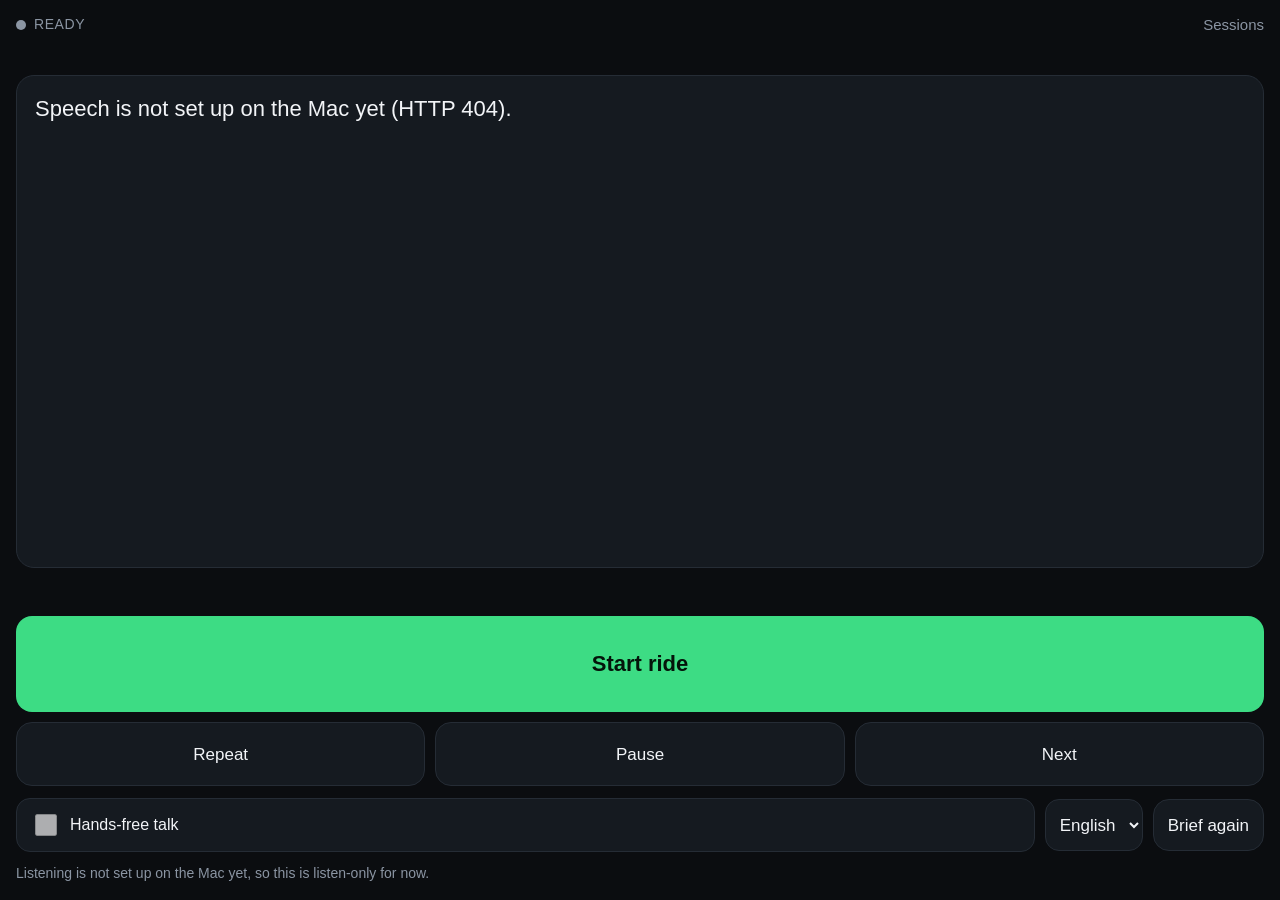
==== ccc-navigator/static/ride.html @ 48fe1615 "Navigator: ride mode — spoken briefing, hands-free talk, speaker on chat replies Kokoro (local) spea" ====
<!doctype html>
<html lang="en">
<head>
<meta charset="utf-8">
<meta name="viewport" content="width=device-width,initial-scale=1,viewport-fit=cover">
<meta name="theme-color" content="#0b0d10">
<meta name="apple-mobile-web-app-capable" content="yes">
<meta name="apple-mobile-web-app-status-bar-style" content="black-translucent">
<meta name="apple-mobile-web-app-title" content="Ride">
<link rel="apple-touch-icon" href="/__nav/apple-touch-icon.png">
<title>Ride</title>
<style>
:root{--bg:#0b0d10;--card:#151a20;--line:#252c35;--ink:#f2f4f7;--dim:#8b95a3;--go:#3ddc84;--hold:#ffb020;--talk:#4da3ff;--bad:#ff5d5d}
*{box-sizing:border-box;-webkit-tap-highlight-color:transparent}
html,body{margin:0;background:var(--bg);color:var(--ink);font:17px/1.4 -apple-system,BlinkMacSystemFont,"Segoe UI",sans-serif}
body{min-height:100dvh;display:flex;flex-direction:column;padding:max(14px,env(safe-area-inset-top)) 16px max(16px,env(safe-area-inset-bottom))}
header{display:flex;align-items:center;justify-content:space-between;gap:10px}
header a{color:var(--dim);text-decoration:none;font-size:15px}
.state{font-size:14px;letter-spacing:.04em;text-transform:uppercase;color:var(--dim);display:flex;align-items:center;gap:8px}
.dot{width:10px;height:10px;border-radius:50%;background:var(--dim)}
.state[data-s=speaking] .dot{background:var(--go)}
.state[data-s=listening] .dot{background:var(--bad);animation:pulse 1s infinite}
.state[data-s=waiting] .dot{background:var(--talk);animation:pulse 1.6s infinite}
@keyframes pulse{50%{opacity:.25}}
.where{margin:14px 0 6px;font-size:14px;color:var(--dim);min-height:20px}
.now{flex:1;background:var(--card);border:1px solid var(--line);border-radius:18px;padding:18px;font-size:22px;line-height:1.35;overflow:auto;min-height:170px}
.now small{display:block;font-size:15px;color:var(--dim);margin-top:12px}
.heard{min-height:22px;margin:10px 2px;color:var(--talk);font-size:16px}
.pad{display:grid;grid-template-columns:1fr 1fr 1fr;gap:10px;margin-top:6px}
button{font:inherit;color:var(--ink);background:var(--card);border:1px solid var(--line);border-radius:16px;padding:16px 8px;min-height:64px;touch-action:manipulation}
button:active{transform:scale(.97)}
.big{grid-column:1/-1;min-height:96px;font-size:22px;font-weight:600}
#start{background:var(--go);color:#04140a;border:0}
#talk{background:var(--talk);color:#03121f;border:0}
#talk.on{background:var(--bad);color:#fff}
.row{display:flex;gap:10px;align-items:center;margin-top:12px}
.switch{display:flex;align-items:center;gap:10px;font-size:16px;flex:1;background:var(--card);border:1px solid var(--line);border-radius:14px;padding:12px 14px}
.switch input{width:22px;height:22px}
.held{margin-top:14px}
.held h3{font-size:14px;color:var(--hold);text-transform:uppercase;letter-spacing:.04em;margin:0 0 8px}
.h{background:var(--card);border:1px solid var(--hold);border-radius:14px;padding:12px;margin-bottom:8px;font-size:16px}
.h .b{display:flex;gap:8px;margin-top:10px}
.h button{flex:1;min-height:48px;padding:10px}
.h .ok{background:var(--hold);color:#1e1400;border:0}
.hint{color:var(--dim);font-size:14px;margin-top:12px}
[hidden]{display:none!important}
</style>
</head>
<body>
<header>
  <div class="state" id="state" data-s="idle"><span class="dot"></span><span id="stateTxt">Ready</span></div>
  <a href="/">Sessions</a>
</header>
<div class="where" id="where"></div>
<div class="now" id="now">Tap <b>Start ride</b>. You'll hear what needs you, one item at a time. Headphone buttons: play/pause, next, and back to repeat.</div>
<div class="heard" id="heard"></div>

<div class="pad">
  <button class="big" id="start">Start ride</button>
  <button class="big" id="talk" hidden>Talk</button>
  <button id="back" aria-label="Repeat">Repeat</button>
  <button id="play" aria-label="Pause">Pause</button>
  <button id="next" aria-label="Next">Next</button>
</div>

<div class="row">
  <label class="switch"><input type="checkbox" id="hands"> Hands-free talk</label>
  <select id="lang" aria-label="I speak" style="font:inherit;color:var(--ink);background:var(--card);border:1px solid var(--line);border-radius:14px;min-height:52px;padding:0 10px">
    <option value="en">English</option><option value="he">עברית</option><option value="">Mixed</option>
  </select>
  <button id="brief" style="min-height:52px;padding:10px 14px">Brief again</button>
</div>
<div class="hint" id="hint">Hands-free listens after each item and keeps the screen on, so mount the phone. Without it, audio keeps playing with the screen locked.</div>

<div class="held" id="heldBox" hidden>
  <h3>Confirm when you stop</h3>
  <div id="held"></div>
</div>

<audio id="player" preload="auto" playsinline></audio>

<script>
(function () {
  'use strict';
  var $ = function (id) { return document.getElementById(id); };
  var player = $('player');
  var S = {
    items: [], idx: -1, paused: true, started: false,
    talkKey: null, talkTitle: '',      // conversation mode: who we're talking to
    token: 0,                          // bumps on every user jump, so stale async steps stop
    busy: false, recording: null
  };
  var HELD_KEY = 'ride-held-v1';

  // ---------------------------------------------------------------- ui
  function setState(s, txt) { $('state').dataset.s = s; $('stateTxt').textContent = txt; }
  function show(text, sub) { $('now').innerHTML = esc(text) + (sub ? '<small>' + esc(sub) + '</small>' : ''); }
  function where(t) { $('where').textContent = t || ''; }
  function heard(t) { $('heard').textContent = t ? '“' + t + '”' : ''; }
  function esc(s) { return String(s == null ? '' : s).replace(/&/g, '&amp;').replace(/</g, '&lt;').replace(/>/g, '&gt;'); }
  function api(path, body) {
    return fetch(path, body === undefined ? {} : { method: 'POST', headers: { 'Content-Type': 'application/json' }, body: JSON.stringify(body) })
      .then(function (r) { return r.json().catch(function () { return {}; }).then(function (d) { if (!r.ok && !d.error) d.error = 'HTTP ' + r.status; d._status = r.status; return d; }); });
  }

  // ---------------------------------------------------------------- speech out
  var audioCache = {};
  function prepare(text) {               // -> Promise(url); Kokoro on the Mac, cached by text
    if (!text) return Promise.resolve(null);
    if (!audioCache[text]) audioCache[text] = api('/api/voice/say', { text: text, raw: true }).then(function (d) {
      if (!d.url) { delete audioCache[text]; throw new Error(d.error || 'no audio'); }
      return d.url;
    });
    return audioCache[text];
  }
  function say(text, title) {             // -> Promise resolved when finished (or skipped)
    var my = S.token;
    if (!text) return Promise.resolve();
    setState('speaking', 'Speaking');
    meta(title || text);
    return prepare(text).then(function (url) {
      if (my !== S.token) return;
      return new Promise(function (done) {
        var finish = function () { player.onended = player.onerror = null; done(); };
        player.onended = finish; player.onerror = finish;
        player.src = url;
        S.paused = false; $('play').textContent = 'Pause';
        player.play().catch(function () { finish(); });
        S.finishNow = finish;
      });
    }).catch(function (e) { show('Speech failed: ' + e.message); });
  }
  function chime(freq) {
    try {
      var C = window.AudioContext || window.webkitAudioContext;
      S.ac = S.ac || new C();
      var o = S.ac.createOscillator(), g = S.ac.createGain();
      o.frequency.value = freq || 880; g.gain.value = 0.0001;
      o.connect(g); g.connect(S.ac.destination); o.start();
      g.gain.exponentialRampToValueAtTime(0.25, S.ac.currentTime + 0.02);
      g.gain.exponentialRampToValueAtTime(0.0001, S.ac.currentTime + 0.25);
      o.stop(S.ac.currentTime + 0.3);
    } catch (e) {}
  }
  function meta(title) {
    if (!('mediaSession' in navigator)) return;
    try { navigator.mediaSession.metadata = new MediaMetadata({ title: String(title).slice(0, 90), artist: 'Ride briefing', artwork: [{ src: '/__nav/icon-512.png', sizes: '512x512', type: 'image/png' }] }); } catch (e) {}
  }
  function bindHeadphones() {
    if (!('mediaSession' in navigator)) return;
    var ms = navigator.mediaSession;
    var set = function (a, f) { try { ms.setActionHandler(a, f); } catch (e) {} };
    set('play', function () { resume(); });
    set('pause', function () { pause(); });
    set('nexttrack', function () { jump(S.idx + 1); });
    set('previoustrack', function () { jump(S.idx); });
    set('seekforward', function () { jump(S.idx + 1); });
    set('seekbackward', function () { jump(S.idx); });
  }

  // ---------------------------------------------------------------- listening
  // Records one utterance: waits for speech to start, stops after a pause. The mic is released
  // after every turn so playback stays in high-quality headphone mode.
  function listen(opts) {
    opts = opts || {};
    var my = S.token, wait = opts.wait || 7000, maxLen = opts.max || 20000, quiet = opts.quiet || 1300;
    if (!$('hands').checked && !opts.force) return Promise.resolve(null);
    setState('listening', opts.label || 'Listening');
    chime(660);
    return navigator.mediaDevices.getUserMedia({ audio: { echoCancellation: true, noiseSuppression: true, autoGainControl: true } }).then(function (stream) {
      return new Promise(function (done) {
        var C = window.AudioContext || window.webkitAudioContext;
        S.ac = S.ac || new C();
        if (S.ac.state === 'suspended') S.ac.resume();
        var src = S.ac.createMediaStreamSource(stream), an = S.ac.createAnalyser();
        an.fftSize = 1024; src.connect(an);
        var buf = new Float32Array(an.fftSize), chunks = [];
        var type = ['audio/webm;codecs=opus', 'audio/mp4', 'audio/webm'].find(function (t) { return window.MediaRecorder && MediaRecorder.isTypeSupported(t); }) || '';
        var rec = new MediaRecorder(stream, type ? { mimeType: type } : undefined);
        S.recording = rec;
        rec.ondataavailable = function (e) { if (e.data && e.data.size) chunks.push(e.data); };
        var t0 = Date.now(), spoke = 0, lastLoud = 0, floor = 0.01, ended = false;
        function end(keep) {
          if (ended) return; ended = true;
          clearInterval(tick);
          rec.onstop = function () {
            stream.getTracks().forEach(function (t) { t.stop(); });
            try { src.disconnect(); } catch (e) {}
            S.recording = null;
            done(keep && chunks.length && my === S.token ? new Blob(chunks, { type: rec.mimeType || 'audio/mp4' }) : null);
          };
          try { rec.stop(); } catch (e) { rec.onstop(); }
        }
        S.stopListening = function (keep) { end(keep); };
        rec.start(250);
        var tick = setInterval(function () {
          if (my !== S.token) return end(false);
          an.getFloatTimeDomainData(buf);
          var sum = 0; for (var i = 0; i < buf.length; i++) sum += buf[i] * buf[i];
          var rms = Math.sqrt(sum / buf.length), now = Date.now();
          if (now - t0 < 400) { floor = Math.max(floor, rms * 1.5); return; }   // learn the wind/road floor
          var loud = rms > Math.max(0.02, floor * 2.2);
          if (loud) { lastLoud = now; if (!spoke) spoke = now; }
          if (!spoke && now - t0 > wait) return end(false);                   // nothing said
          if (spoke && now - lastLoud > quiet && now - spoke > 350) return end(true);
          if (spoke && now - spoke > maxLen) return end(true);
        }, 60);
      });
    }).then(function (blob) {
      if (!blob) { setState('idle', 'Ready'); return null; }
      setState('waiting', 'Understanding');
      return fetch('/api/voice/hear', { method: 'POST', headers: { 'Content-Type': blob.type || 'audio/mp4', 'X-Voice-Hint': opts.hint || '', 'X-Voice-Lang': $('lang').value }, body: blob })
        .then(function (r) { return r.json(); })
        .then(function (d) {
          if (my !== S.token) return null;
          if (d.error) { show('Could not understand: ' + d.error); return null; }
          heard(d.text);
          return d.text ? d : null;
        });
    }).catch(function (e) {
      show('Microphone problem: ' + e.message + '. Turn hands-free off, or allow the microphone.');
      $('hands').checked = false; return null;
    });
  }

  // ---------------------------------------------------------------- held (needs a tap at a stop)
  function held() { try { return JSON.parse(localStorage.getItem(HELD_KEY) || '[]'); } catch (e) { return []; } }
  function saveHeld(list) { try { localStorage.setItem(HELD_KEY, JSON.stringify(list)); } catch (e) {} renderHeld(); }
  function hold(entry) { var l = held(); entry.at = Date.now(); l.push(entry); saveHeld(l); }
  function renderHeld() {
    var l = held(); $('heldBox').hidden = !l.length;
    $('held').innerHTML = l.map(function (h, i) {
      return '<div class="h"><div>' + esc(h.label) + '</div><div class="b"><button class="ok" data-i="' + i + '">Confirm</button><button data-drop="' + i + '">Drop</button></div></div>';
    }).join('');
  }
  $('held').addEventListener('click', function (e) {
    var b = e.target.closest('button'); if (!b) return;
    var l = held(), i = +(b.dataset.i != null ? b.dataset.i : b.dataset.drop), h = l[i];
    if (!h) return;
    if (b.dataset.drop != null) { l.splice(i, 1); return saveHeld(l); }
    b.disabled = true; b.textContent = 'Sending...';
    commit(h).then(function (ok) {
      if (ok) { l.splice(i, 1); saveHeld(l); } else { b.disabled = false; b.textContent = 'Retry'; }
    });
  });
  function commit(h) {
    var p = h.kind === 'decision'
      ? api('/api/decisions/answer', { id: h.id, choice: h.choice, note: 'answered by voice on a ride' })
      : api('/api/voice/send', { key: h.key, text: h.text });
    return p.then(function (d) { return d.ok !== false && !d.error; });
  }

  // ---------------------------------------------------------------- the briefing
  function load() {
    setState('waiting', 'Loading');
    show('Getting your briefing...');
    return api('/api/voice/brief').then(function (b) {
      if (b.error) { show('Could not load the briefing: ' + b.error); setState('idle', 'Error'); return; }
      var list = [{ kind: 'intro', say: b.intro }].concat(b.items || []);
      if (b.outro) list.push({ kind: 'outro', say: b.outro });
      S.items = list;
      // one clip at a time, in order: the Mac makes them one by one anyway, and parallel requests
      // would fill the browser's few connections and stall the clip that is playing now
      list.reduce(function (chain, it) {
        return chain.then(function () { return prepare(it.say).catch(function () {}); });
      }, Promise.resolve());
    });
  }
  function itemLabel(it, i) {
    var n = S.items.length - (S.items[S.items.length - 1].kind === 'outro' ? 2 : 1);
    if (it.kind === 'decision') return 'Decision · ' + i + ' of ' + n + (it.lane ? ' · ' + it.lane : '');
    if (it.kind === 'session') return 'Waiting · ' + i + ' of ' + n + ' · ' + it.repo;
    return '';
  }
  function jump(i) {
    S.token++;
    if (S.stopListening) S.stopListening(false);
    if (S.finishNow) { player.pause(); S.finishNow(); }
    S.talkKey = null; $('talk').textContent = 'Talk';
    play(i);
  }
  function play(i) {
    var my = ++S.token;
    if (i < 0) i = 0;
    S.idx = i; heard('');
    var it = S.items[i];
    if (!it) { setState('idle', 'Done'); where(''); show('That\'s everything. Tap Brief again for a fresh one, or Talk to reach any session.'); return; }
    where(itemLabel(it, i));
    show(it.say.replace(/^(?:[A-Z][a-z]+|\d+)\. /, ''), it.kind === 'decision' && it.confirm ? 'A yes here is held until you stop.' : '');
    if (it.kind !== 'intro' && it.kind !== 'outro') chime(990);
    say(it.say, it.title || it.say).then(function () {
      if (my !== S.token) return;
      if (it.kind === 'decision' || it.kind === 'session') return respond(it, my);
      setTimeout(function () { if (my === S.token && !S.paused) play(i + 1); }, 500);
    });
  }

  // after an item: listen for an answer (hands-free) or move on
  function respond(it, my) {
    if (!$('hands').checked) {
      setTimeout(function () { if (my === S.token && !S.paused) play(S.idx + 1); }, 1200);
      return;
    }
    var hint = it.kind === 'decision' ? (it.options || []).join(', ') : it.title;
    listen({ hint: hint }).then(function (d) {
      if (my !== S.token) return;
      if (!d) return play(S.idx + 1);                 // silence: move on, it stays open
      handle(d.parsed || { intent: 'message', text: d.text }, d.text, it, my);
    });
  }

  function handle(p, text, it, my) {
    var i = p.intent;
    if (i === 'stop') { pause(); return; }
    if (i === 'repeat') return play(S.idx);
    if (i === 'next' || i === 'later') return say(i === 'later' ? 'Later.' : '').then(function () { play(S.idx + 1); });
    if (i === 'back') return play(Math.max(1, S.idx - 1));
    if (i === 'brief') return restart();
    if (i === 'talk' || i === 'tell') return switchTo(p.target, i === 'tell' ? p.text : '');
    if (i === 'more' && it && it.kind === 'session') {
      return say(it.more || 'There is nothing more.').then(function () { if (my === S.token) respond(it, my); });
    }
    if (it && it.kind === 'decision') {
      var opts = it.options || [], k = optionIndex(p, text, opts);
      if (k == null) return say('I did not catch an option. Say ' + (opts.join(', ') || 'yes or no') + ', or later.').then(function () { if (my === S.token) respond(it, my); });
      return answerDecision(it, opts[k]).then(function () { if (my === S.token) play(S.idx + 1); });
    }
    if (it && it.kind === 'session') {
      var msg = i === 'yes' ? 'yes' : i === 'no' ? 'no' : text;
      return sendTo(it.key, it.title, msg, it.say, my).then(function (sent) {
        if (sent && my === S.token) converse(it.key, it.title, sent);
      });
    }
    return play(S.idx + 1);
  }

  function optionIndex(p, text, opts) {
    var lo = opts.map(function (o) { return String(o).toLowerCase(); });
    if (p.intent === 'option' && p.n >= 1 && p.n <= opts.length) return p.n - 1;
    if ((p.intent === 'yes' || p.intent === 'no') && lo.indexOf(p.intent) >= 0) return lo.indexOf(p.intent);
    if (p.intent === 'yes' && opts.length === 1) return 0;
    var t = String(text || '').toLowerCase(), hit = lo.filter(function (o) { return o && t.indexOf(o) >= 0; });
    return hit.length === 1 ? lo.indexOf(hit[0]) : null;
  }

  function answerDecision(it, choice) {
    var risky = it.confirm && !/^(no|later|skip|not now)$/i.test(choice);
    if (risky) {
      hold({ kind: 'decision', id: it.id, choice: choice, label: choice + ': ' + it.question });
      return say('Held for when you stop: ' + choice + '.');
    }
    return api('/api/decisions/answer', { id: it.id, choice: choice, note: 'answered by voice on a ride' }).then(function (d) {
      return say(d.ok ? 'Got it: ' + choice + '.' : 'That did not go through. I kept it for when you stop.').then(function () {
        if (!d.ok) hold({ kind: 'decision', id: it.id, choice: choice, label: choice + ': ' + it.question });
      });
    });
  }

  // read back, allow "cancel", then send. Risky-looking sends are held.
  var RISKY = /\b(buy|pay|purchase|subscribe|merge|deploy|live|production|publish|post|send|email|delete|remove|wipe|revoke|release|launch|push)\b/i;
  function sendTo(key, title, text, context, my) {
    if (!text) return Promise.resolve(null);
    var yesToRisky = /^(yes|yeah|yep|ok(ay)?|go ahead|do it|sure)\b/i.test(text) && RISKY.test(context || '');
    if (yesToRisky || RISKY.test(text)) {
      hold({ kind: 'session', key: key, text: text, label: 'To ' + title + ': ' + text });
      return say('That could be hard to undo, so I held it for when you stop.').then(function () { return null; });
    }
    return say('To ' + title + ': ' + text + '. Sending, say cancel to stop.').then(function () {
      if (my !== S.token) return null;
      return listen({ wait: 2200, max: 3000, label: 'Say cancel to stop', force: $('hands').checked });
    }).then(function (d) {
      if (my !== S.token) return null;
      if (d && d.parsed && d.parsed.intent === 'cancel') return say('Cancelled.').then(function () { return null; });
      return api('/api/voice/send', { key: key, text: text }).then(function (r) {
        if (!r.ok) {
          var why = r.status === 'moved' ? 'that session moved, answer it from the Claude app' : (r.error || r.status || 'it failed');
          return say('Not sent: ' + why + '.').then(function () { return null; });
        }
        chime(1200);
        return r.sig || '-';
      });
    });
  }

  // back-and-forth with one session until "next" / "stop" / "brief"
  function converse(key, title, beforeSig) {
    var my = ++S.token;
    S.talkKey = key; S.talkTitle = title;
    $('talk').hidden = false; $('talk').textContent = 'Leave ' + title.slice(0, 18);
    where('Talking to ' + title);
    waitReply(key, title, beforeSig, my).then(function (reply) {
      if (my !== S.token) return;
      if (reply) return say(title + ' says: ' + reply.say, title).then(function () { return turn(key, title, reply.sig, my); });
      return turn(key, title, beforeSig, my);
    });
  }
  function turn(key, title, sig, my) {
    if (my !== S.token) return;
    show('Talking to ' + title + '. Speak your reply, or say next to go back to the briefing.');
    listen({ wait: 9000, max: 60000, quiet: 1700, hint: title, force: true }).then(function (d) {
      if (my !== S.token) return;
      if (!d) { return say('I\'ll wait. Tap Talk or say something after the tone.').then(function () { pause(); }); }
      var p = d.parsed || {};
      if (['next', 'later', 'brief', 'stop', 'talk', 'tell', 'repeat'].indexOf(p.intent) >= 0) {
        S.talkKey = null; $('talk').textContent = 'Talk';
        if (p.intent === 'repeat') return api('/api/voice/last?key=' + encodeURIComponent(key)).then(function (r) { return say(r.say || 'Nothing yet.'); }).then(function () { turn(key, title, sig, my); });
        return handle(p, d.text, null, my);
      }
      var text = p.intent === 'yes' ? 'yes' : p.intent === 'no' ? 'no' : d.text;
      return sendTo(key, title, text, '', my).then(function (s) {
        if (my !== S.token) return;
        if (s) converse(key, title, s); else turn(key, title, sig, my);
      });
    });
  }
  function waitReply(key, title, before, my) {
    setState('waiting', title + ' is working');
    show(title + ' is working on it. I\'ll read the answer when it lands.');
    var t0 = Date.now(), lastNudge = Date.now();
    return new Promise(function (done) {
      (function poll() {
        if (my !== S.token) return done(null);
        api('/api/voice/last?key=' + encodeURIComponent(key)).then(function (r) {
          if (my !== S.token) return done(null);
          if (r.sig && r.sig !== before && r.say) return done(r);
          if (Date.now() - t0 > 15 * 60000) return say('Still no reply from ' + title + '. Moving on.').then(function () { done(null); });
          var next = function () { setTimeout(poll, 3500); };
          if (Date.now() - lastNudge > 45000) { lastNudge = Date.now(); chime(520); }
          next();
        }).catch(function () { setTimeout(poll, 5000); });
      })();
    });
  }

  function switchTo(target, text) {
    var my = ++S.token;
    return api('/api/voice/find', { target: target }).then(function (f) {
      if (my !== S.token) return;
      if (!f.ok) return say('I could not find ' + target + '.').then(function () { pause(); });
      if (text) return sendTo(f.key, f.title, text, '', my).then(function (s) { if (s && my === S.token) converse(f.key, f.title, s); });
      return say('Talking to ' + f.title + '. Go ahead.').then(function () { if (my === S.token) { S.talkKey = f.key; turn(f.key, f.title, '', my); } });
    });
  }

  // ---------------------------------------------------------------- controls
  function pause() {
    S.paused = true; player.pause(); $('play').textContent = 'Play';
    if (S.stopListening) S.stopListening(false);
    setState('idle', 'Paused');
  }
  function resume() {
    if (!S.started) return start();
    S.paused = false; $('play').textContent = 'Pause';
    if (player.src && !player.ended && player.currentTime > 0) { player.play(); setState('speaking', 'Speaking'); }
    else play(S.idx);
  }
  function restart() { S.token++; return load().then(function () { play(0); }); }
  function start() {
    S.started = true; S.paused = false;
    player.src = '/__nav/silence.mp3';
    player.play().catch(function () {});         // unlock audio on this tap (iPhone)
    chime(1);                                      // and the tone generator
    bindHeadphones();
    $('start').hidden = true; $('talk').hidden = false;
    if ($('hands').checked) wake();
    return restart();
  }
  function wake() {
    if (!('wakeLock' in navigator)) return;
    navigator.wakeLock.request('screen').then(function (l) { S.lock = l; }).catch(function () {});
  }
  document.addEventListener('visibilitychange', function () { if (!document.hidden && $('hands').checked && S.started) wake(); });

  $('start').onclick = start;
  $('play').onclick = function () { S.paused ? resume() : pause(); };
  $('next').onclick = function () { jump(S.idx + 1); };
  $('back').onclick = function () { jump(Math.max(0, S.idx)); };
  $('brief').onclick = function () { if (!S.started) return start(); jump(0); restart(); };
  $('hands').onchange = function () {
    try { localStorage.setItem('ride-hands', this.checked ? '1' : '0'); } catch (e) {}
    if (this.checked && S.started) wake();
    if (!this.checked && S.lock) { S.lock.release(); S.lock = null; }
  };
  $('talk').onclick = function () {
    if (!S.started) return start();
    if (S.recording && S.stopListening) return S.stopListening(true);    // tap again = done talking
    if (S.talkKey) { S.talkKey = null; this.textContent = 'Talk'; return jump(S.idx + 1); }
    S.token++; player.pause();
    var my = S.token;
    say('Who do you want to talk to? Or just say your message.').then(function () {
      return listen({ wait: 8000, max: 30000, force: true, label: 'Tap again when done' });
    }).then(function (d) {
      if (!d || my !== S.token) return;
      var p = d.parsed || {};
      if (p.intent === 'message' && d.text.split(/\s+/).length <= 4) p = { intent: 'talk', target: d.text };
      handle(p, d.text, S.items[S.idx], my);
    });
  };
  try { $('hands').checked = localStorage.getItem('ride-hands') === '1'; var lg = localStorage.getItem('ride-lang'); if (lg != null) $('lang').value = lg; } catch (e) {}
  $('lang').onchange = function () { try { localStorage.setItem('ride-lang', this.value); } catch (e) {} };
  renderHeld();
  api('/api/voice/status').then(function (s) {
    if (s.error || !s.speech) { show('Speech is not set up on the Mac yet (' + (s.error || 'Kokoro missing') + ').'); $('start').disabled = true; }
    if (!s.listening) { $('hands').checked = false; $('hands').disabled = true; $('hint').textContent = 'Listening is not set up on the Mac yet, so this is listen-only for now.'; }
  });
})();
</script>
</body>
</html>
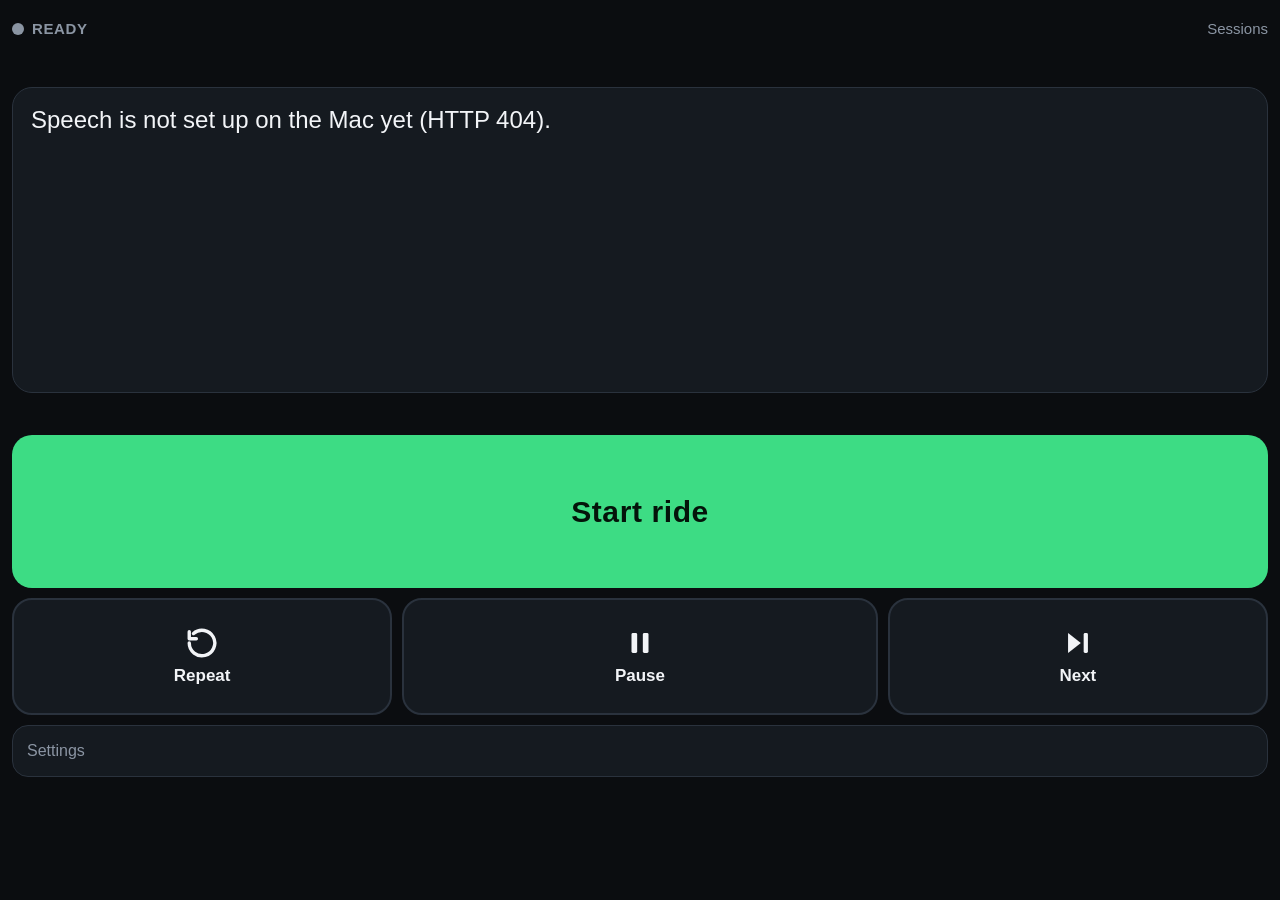
==== commit fee8be12: "Ride mode: big-button screen for earphones without full media controls Answer buttons for the item b" ====
--- a/ccc-navigator/static/ride.html
+++ b/ccc-navigator/static/ride.html
@@ -10,39 +10,52 @@
 <link rel="apple-touch-icon" href="/__nav/apple-touch-icon.png">
 <title>Ride</title>
 <style>
-:root{--bg:#0b0d10;--card:#151a20;--line:#252c35;--ink:#f2f4f7;--dim:#8b95a3;--go:#3ddc84;--hold:#ffb020;--talk:#4da3ff;--bad:#ff5d5d}
-*{box-sizing:border-box;-webkit-tap-highlight-color:transparent}
-html,body{margin:0;background:var(--bg);color:var(--ink);font:17px/1.4 -apple-system,BlinkMacSystemFont,"Segoe UI",sans-serif}
-body{min-height:100dvh;display:flex;flex-direction:column;padding:max(14px,env(safe-area-inset-top)) 16px max(16px,env(safe-area-inset-bottom))}
+:root{--bg:#0b0d10;--card:#151a20;--line:#2a323d;--ink:#f2f4f7;--dim:#8b95a3;--go:#3ddc84;--hold:#ffb020;--talk:#4da3ff;--bad:#ff5d5d}
+*{box-sizing:border-box;-webkit-tap-highlight-color:transparent;-webkit-user-select:none;user-select:none}
+html,body{margin:0;background:var(--bg);color:var(--ink);font:18px/1.4 -apple-system,BlinkMacSystemFont,"Segoe UI",sans-serif}
+body{min-height:100dvh;display:flex;flex-direction:column;gap:10px;padding:max(10px,env(safe-area-inset-top)) 12px max(12px,env(safe-area-inset-bottom))}
 header{display:flex;align-items:center;justify-content:space-between;gap:10px}
-header a{color:var(--dim);text-decoration:none;font-size:15px}
-.state{font-size:14px;letter-spacing:.04em;text-transform:uppercase;color:var(--dim);display:flex;align-items:center;gap:8px}
-.dot{width:10px;height:10px;border-radius:50%;background:var(--dim)}
+header a{color:var(--dim);text-decoration:none;font-size:15px;padding:8px 0 8px 12px}
+.state{font-size:15px;font-weight:600;letter-spacing:.04em;text-transform:uppercase;color:var(--dim);display:flex;align-items:center;gap:8px}
+.dot{width:12px;height:12px;border-radius:50%;background:var(--dim)}
 .state[data-s=speaking] .dot{background:var(--go)}
 .state[data-s=listening] .dot{background:var(--bad);animation:pulse 1s infinite}
 .state[data-s=waiting] .dot{background:var(--talk);animation:pulse 1.6s infinite}
 @keyframes pulse{50%{opacity:.25}}
-.where{margin:14px 0 6px;font-size:14px;color:var(--dim);min-height:20px}
-.now{flex:1;background:var(--card);border:1px solid var(--line);border-radius:18px;padding:18px;font-size:22px;line-height:1.35;overflow:auto;min-height:170px}
-.now small{display:block;font-size:15px;color:var(--dim);margin-top:12px}
-.heard{min-height:22px;margin:10px 2px;color:var(--talk);font-size:16px}
-.pad{display:grid;grid-template-columns:1fr 1fr 1fr;gap:10px;margin-top:6px}
-button{font:inherit;color:var(--ink);background:var(--card);border:1px solid var(--line);border-radius:16px;padding:16px 8px;min-height:64px;touch-action:manipulation}
-button:active{transform:scale(.97)}
-.big{grid-column:1/-1;min-height:96px;font-size:22px;font-weight:600}
-#start{background:var(--go);color:#04140a;border:0}
-#talk{background:var(--talk);color:#03121f;border:0}
-#talk.on{background:var(--bad);color:#fff}
-.row{display:flex;gap:10px;align-items:center;margin-top:12px}
-.switch{display:flex;align-items:center;gap:10px;font-size:16px;flex:1;background:var(--card);border:1px solid var(--line);border-radius:14px;padding:12px 14px}
-.switch input{width:22px;height:22px}
-.held{margin-top:14px}
-.held h3{font-size:14px;color:var(--hold);text-transform:uppercase;letter-spacing:.04em;margin:0 0 8px}
-.h{background:var(--card);border:1px solid var(--hold);border-radius:14px;padding:12px;margin-bottom:8px;font-size:16px}
-.h .b{display:flex;gap:8px;margin-top:10px}
-.h button{flex:1;min-height:48px;padding:10px}
+.where{font-size:15px;color:var(--dim);min-height:20px}
+.now{flex:1 1 0;min-height:120px;max-height:34dvh;background:var(--card);border:1px solid var(--line);border-radius:20px;padding:16px 18px;font-size:24px;line-height:1.3;overflow:auto;-webkit-user-select:text;user-select:text}
+.now small{display:block;font-size:16px;color:var(--hold);margin-top:10px}
+.heard{min-height:22px;color:var(--talk);font-size:17px;padding:0 4px}
+button{font:inherit;font-weight:700;color:var(--ink);background:var(--card);border:2px solid var(--line);border-radius:20px;padding:8px;touch-action:manipulation;display:flex;flex-direction:column;align-items:center;justify-content:center;gap:4px}
+button:active{transform:scale(.96);filter:brightness(1.3)}
+button svg{width:34px;height:34px}
+/* the answers for the item being read: a decision's options, or yes / no / more / later for a session */
+.answers{display:grid;grid-template-columns:repeat(auto-fit,minmax(40%,1fr));gap:10px}
+.answers button{min-height:clamp(64px,10dvh,96px);font-size:22px;line-height:1.15;text-align:center}
+.answers .yes{background:var(--go);color:#04140a;border:0}
+.answers .no{background:#3a1d22;border-color:var(--bad);color:#ffd6d6}
+.answers .later,.answers .more{color:var(--dim)}
+.answers .cancel{background:var(--bad);color:#fff;border:0;grid-column:1/-1}
+.big{min-height:clamp(96px,17dvh,170px);font-size:30px;letter-spacing:.02em;border:0}
+#start{background:var(--go);color:#04140a}
+#talk{background:var(--talk);color:#03121f}
+#talk.on{background:var(--bad);color:#fff;animation:pulse 1.2s infinite}
+#talk small{font-size:16px;font-weight:600;opacity:.8}
+.pad{display:grid;grid-template-columns:1fr 1.25fr 1fr;gap:10px}
+.pad button{min-height:clamp(84px,13dvh,130px);font-size:17px}
+details{background:var(--card);border:1px solid var(--line);border-radius:16px;padding:0 14px}
+summary{list-style:none;padding:14px 0;color:var(--dim);font-size:16px;cursor:pointer}
+summary::-webkit-details-marker{display:none}
+.set{display:flex;flex-direction:column;gap:10px;padding-bottom:14px}
+.set label{display:flex;align-items:center;gap:12px;font-size:18px;min-height:52px}
+.set input{width:28px;height:28px}
+.set select,.set button{font:inherit;font-weight:600;color:var(--ink);background:var(--bg);border:1px solid var(--line);border-radius:14px;min-height:56px;padding:0 12px}
+.hint{color:var(--dim);font-size:15px}
+.held h3{font-size:15px;color:var(--hold);text-transform:uppercase;letter-spacing:.04em;margin:4px 0 8px}
+.h{background:var(--card);border:2px solid var(--hold);border-radius:16px;padding:14px;margin-bottom:10px;font-size:18px}
+.h .b{display:flex;gap:10px;margin-top:12px}
+.h button{flex:1;min-height:64px}
 .h .ok{background:var(--hold);color:#1e1400;border:0}
-.hint{color:var(--dim);font-size:14px;margin-top:12px}
 [hidden]{display:none!important}
 </style>
 </head>
@@ -52,30 +65,34 @@
   <a href="/">Sessions</a>
 </header>
 <div class="where" id="where"></div>
-<div class="now" id="now">Tap <b>Start ride</b>. You'll hear what needs you, one item at a time. Headphone buttons: play/pause, next, and back to repeat.</div>
+<div class="now" id="now">Tap <b>Start ride</b>. You'll hear what needs you, one item at a time, and answer with the big buttons or your voice.</div>
 <div class="heard" id="heard"></div>
 
-<div class="pad">
-  <button class="big" id="start">Start ride</button>
-  <button class="big" id="talk" hidden>Talk</button>
-  <button id="back" aria-label="Repeat">Repeat</button>
-  <button id="play" aria-label="Pause">Pause</button>
-  <button id="next" aria-label="Next">Next</button>
+<div class="answers" id="answers" hidden></div>
+
+<button class="big" id="start">Start ride</button>
+<button class="big" id="talk" hidden><span id="talkTxt">Talk</span><small id="talkSub">tap, speak, tap to send</small></button>
+
+<div class="pad" id="pad">
+  <button id="back" aria-label="Repeat"><svg viewBox="0 0 24 24" fill="none" stroke="currentColor" stroke-width="2.4" stroke-linecap="round" stroke-linejoin="round"><path d="M3 12a9 9 0 1 0 3-6.7"/><path d="M3 4v5h5"/></svg>Repeat</button>
+  <button id="play" aria-label="Pause"><svg id="playIcon" viewBox="0 0 24 24" fill="currentColor"><rect x="6" y="5" width="4" height="14" rx="1"/><rect x="14" y="5" width="4" height="14" rx="1"/></svg><span id="playTxt">Pause</span></button>
+  <button id="next" aria-label="Next"><svg viewBox="0 0 24 24" fill="currentColor"><path d="M5 5l9 7-9 7z"/><rect x="16" y="5" width="3" height="14" rx="1"/></svg>Next</button>
 </div>
-
-<div class="row">
-  <label class="switch"><input type="checkbox" id="hands"> Hands-free talk</label>
-  <select id="lang" aria-label="I speak" style="font:inherit;color:var(--ink);background:var(--card);border:1px solid var(--line);border-radius:14px;min-height:52px;padding:0 10px">
-    <option value="en">English</option><option value="he">עברית</option><option value="">Mixed</option>
-  </select>
-  <button id="brief" style="min-height:52px;padding:10px 14px">Brief again</button>
-</div>
-<div class="hint" id="hint">Hands-free listens after each item and keeps the screen on, so mount the phone. Without it, audio keeps playing with the screen locked.</div>
 
 <div class="held" id="heldBox" hidden>
   <h3>Confirm when you stop</h3>
   <div id="held"></div>
 </div>
+
+<details id="settings">
+  <summary>Settings</summary>
+  <div class="set">
+    <label><input type="checkbox" id="hands"> Hands-free: listen after each item</label>
+    <select id="lang" aria-label="I speak"><option value="en">I speak English</option><option value="he">אני מדבר עברית</option><option value="">Both (slower)</option></select>
+    <button id="brief">Start the briefing over</button>
+    <div class="hint" id="hint">Hands-free keeps the screen on, so mount the phone. Without it, audio keeps playing with the screen locked, and the earphone button pauses and plays.</div>
+  </div>
+</details>
 
 <audio id="player" preload="auto" playsinline></audio>
 
@@ -95,6 +112,61 @@
   // ---------------------------------------------------------------- ui
   function setState(s, txt) { $('state').dataset.s = s; $('stateTxt').textContent = txt; }
   function show(text, sub) { $('now').innerHTML = esc(text) + (sub ? '<small>' + esc(sub) + '</small>' : ''); }
+  var PAUSE_ICON = '<rect x="6" y="5" width="4" height="14" rx="1"/><rect x="14" y="5" width="4" height="14" rx="1"/>',
+      PLAY_ICON = '<path d="M7 4.5v15l12.5-7.5z"/>';
+  function setPlay(playing) { $('playIcon').innerHTML = playing ? PAUSE_ICON : PLAY_ICON; $('playTxt').textContent = playing ? 'Pause' : 'Play'; }
+  function talkLabel() {
+    var rec = !!S.recording;
+    $('talk').classList.toggle('on', rec);
+    $('talkTxt').textContent = rec ? 'Tap to send' : S.talkKey ? 'Reply to ' + S.talkTitle.slice(0, 22) : 'Talk';
+    $('talkSub').textContent = rec ? 'listening, tap when you are done' : 'tap, speak, tap to send';
+  }
+  // big answer buttons for the item being read; tapping one answers it without speaking
+  function showAnswers(it) {
+    var box = $('answers'), btns = [];
+    if (it && it.kind === 'decision') {
+      (it.options || []).slice(0, 4).forEach(function (o) {
+        var cls = /^(yes|approve|done|ok)/i.test(o) ? 'yes' : /^no\b/i.test(o) ? 'no' : '';
+        btns.push([cls, o, function () { tapDecision(it, o); }]);
+      });
+      if (!(it.options || []).length) { btns.push(['yes', 'Yes', function () { tapDecision(it, 'yes'); }]); btns.push(['no', 'No', function () { tapDecision(it, 'no'); }]); }
+      btns.push(['later', 'Later', function () { jump(S.idx + 1); }]);
+    } else if (it && it.kind === 'session') {
+      btns.push(['yes', 'Yes', function () { tapSession(it, 'yes'); }]);
+      btns.push(['no', 'No', function () { tapSession(it, 'no'); }]);
+      btns.push(['more', 'Read more', function () { S.token++; stopAll(); var my = S.token; say(it.more || 'There is nothing more.').then(function () { if (my === S.token) respond(it, my); }); }]);
+      btns.push(['later', 'Later', function () { jump(S.idx + 1); }]);
+    }
+    setButtons(btns);
+  }
+  function setButtons(btns) {
+    var box = $('answers');
+    box.innerHTML = '';
+    btns.forEach(function (b) {
+      var el = document.createElement('button');
+      el.className = b[0]; el.textContent = b[1];
+      el.onclick = function (e) { e.preventDefault(); b[2](); };
+      box.appendChild(el);
+    });
+    box.hidden = !btns.length;
+  }
+  function stopAll() {
+    if (S.stopListening) S.stopListening(false);
+    if (S.finishNow) { player.pause(); S.finishNow(); }
+  }
+  function tapDecision(it, choice) {
+    S.token++; stopAll(); setButtons([]);
+    var my = S.token;
+    answerDecision(it, choice).then(function () { if (my === S.token) play(S.idx + 1); });
+  }
+  function tapSession(it, text) {
+    S.token++; stopAll(); setButtons([]);
+    var my = S.token;
+    sendTo(it.key, it.title, text, it.say, my).then(function (sent) {
+      if (sent && my === S.token) converse(it.key, it.title, sent);
+      else if (my === S.token) play(S.idx + 1);
+    });
+  }
   function where(t) { $('where').textContent = t || ''; }
   function heard(t) { $('heard').textContent = t ? '“' + t + '”' : ''; }
   function esc(s) { return String(s == null ? '' : s).replace(/&/g, '&amp;').replace(/</g, '&lt;').replace(/>/g, '&gt;'); }
@@ -124,7 +196,7 @@
         var finish = function () { player.onended = player.onerror = null; done(); };
         player.onended = finish; player.onerror = finish;
         player.src = url;
-        S.paused = false; $('play').textContent = 'Pause';
+        S.paused = false; setPlay(true);
         player.play().catch(function () { finish(); });
         S.finishNow = finish;
       });
@@ -177,7 +249,7 @@
         var buf = new Float32Array(an.fftSize), chunks = [];
         var type = ['audio/webm;codecs=opus', 'audio/mp4', 'audio/webm'].find(function (t) { return window.MediaRecorder && MediaRecorder.isTypeSupported(t); }) || '';
         var rec = new MediaRecorder(stream, type ? { mimeType: type } : undefined);
-        S.recording = rec;
+        S.recording = rec; talkLabel();
         rec.ondataavailable = function (e) { if (e.data && e.data.size) chunks.push(e.data); };
         var t0 = Date.now(), spoke = 0, lastLoud = 0, floor = 0.01, ended = false;
         function end(keep) {
@@ -186,7 +258,7 @@
           rec.onstop = function () {
             stream.getTracks().forEach(function (t) { t.stop(); });
             try { src.disconnect(); } catch (e) {}
-            S.recording = null;
+            S.recording = null; talkLabel();
             done(keep && chunks.length && my === S.token ? new Blob(chunks, { type: rec.mimeType || 'audio/mp4' }) : null);
           };
           try { rec.stop(); } catch (e) { rec.onstop(); }
@@ -276,7 +348,7 @@
     S.token++;
     if (S.stopListening) S.stopListening(false);
     if (S.finishNow) { player.pause(); S.finishNow(); }
-    S.talkKey = null; $('talk').textContent = 'Talk';
+    S.talkKey = null; talkLabel();
     play(i);
   }
   function play(i) {
@@ -284,7 +356,8 @@
     if (i < 0) i = 0;
     S.idx = i; heard('');
     var it = S.items[i];
-    if (!it) { setState('idle', 'Done'); where(''); show('That\'s everything. Tap Brief again for a fresh one, or Talk to reach any session.'); return; }
+    showAnswers(it);
+    if (!it) { setState('idle', 'Done'); where(''); show('That\'s everything. Tap Talk to reach any session, or Repeat to hear the last item again.'); return; }
     where(itemLabel(it, i));
     show(it.say.replace(/^(?:[A-Z][a-z]+|\d+)\. /, ''), it.kind === 'decision' && it.confirm ? 'A yes here is held until you stop.' : '');
     if (it.kind !== 'intro' && it.kind !== 'outro') chime(990);
@@ -298,7 +371,7 @@
   // after an item: listen for an answer (hands-free) or move on
   function respond(it, my) {
     if (!$('hands').checked) {
-      setTimeout(function () { if (my === S.token && !S.paused) play(S.idx + 1); }, 1200);
+      setTimeout(function () { if (my === S.token && !S.paused) play(S.idx + 1); }, 7000);   // time to tap an answer
       return;
     }
     var hint = it.kind === 'decision' ? (it.options || []).join(', ') : it.title;
@@ -365,9 +438,14 @@
       hold({ kind: 'session', key: key, text: text, label: 'To ' + title + ': ' + text });
       return say('That could be hard to undo, so I held it for when you stop.').then(function () { return null; });
     }
-    return say('To ' + title + ': ' + text + '. Sending, say cancel to stop.').then(function () {
+    var hands = $('hands').checked;
+    return say('To ' + title + ': ' + text + '. Sending' + (hands ? ', say cancel to stop.' : '.')).then(function () {
       if (my !== S.token) return null;
-      return listen({ wait: 2200, max: 3000, label: 'Say cancel to stop', force: $('hands').checked });
+      if (hands) return listen({ wait: 2200, max: 3000, label: 'Say cancel to stop' });
+      return new Promise(function (done) {          // a big Cancel button for three seconds
+        var t = setTimeout(function () { setButtons([]); done(null); }, 3000);
+        setButtons([['cancel', 'Cancel', function () { clearTimeout(t); setButtons([]); done({ parsed: { intent: 'cancel' } }); }]]);
+      });
     }).then(function (d) {
       if (my !== S.token) return null;
       if (d && d.parsed && d.parsed.intent === 'cancel') return say('Cancelled.').then(function () { return null; });
@@ -386,23 +464,29 @@
   function converse(key, title, beforeSig) {
     var my = ++S.token;
     S.talkKey = key; S.talkTitle = title;
-    $('talk').hidden = false; $('talk').textContent = 'Leave ' + title.slice(0, 18);
-    where('Talking to ' + title);
+    $('talk').hidden = false; talkLabel(); setButtons([]);
+    where('Talking to ' + title + ' · Next goes back to the briefing');
     waitReply(key, title, beforeSig, my).then(function (reply) {
       if (my !== S.token) return;
-      if (reply) return say(title + ' says: ' + reply.say, title).then(function () { return turn(key, title, reply.sig, my); });
-      return turn(key, title, beforeSig, my);
+      var next = function () {
+        if (my !== S.token) return;
+        if ($('hands').checked) return turn(key, title, reply ? reply.sig : beforeSig, my);
+        setState('idle', 'Your turn');
+        show('Tap Reply to answer ' + title + ', or Next to go back to the briefing.');
+      };
+      if (reply) return say(title + ' says: ' + reply.say, title).then(next);
+      next();
     });
   }
   function turn(key, title, sig, my) {
     if (my !== S.token) return;
-    show('Talking to ' + title + '. Speak your reply, or say next to go back to the briefing.');
+    show('Talking to ' + title + '. Speak your reply, then tap Send. Next goes back to the briefing.');
     listen({ wait: 9000, max: 60000, quiet: 1700, hint: title, force: true }).then(function (d) {
       if (my !== S.token) return;
-      if (!d) { return say('I\'ll wait. Tap Talk or say something after the tone.').then(function () { pause(); }); }
+      if (!d) { setState('idle', 'Your turn'); show('Tap Reply to answer ' + title + ', or Next to go back to the briefing.'); return; }
       var p = d.parsed || {};
       if (['next', 'later', 'brief', 'stop', 'talk', 'tell', 'repeat'].indexOf(p.intent) >= 0) {
-        S.talkKey = null; $('talk').textContent = 'Talk';
+        if (p.intent !== 'repeat') { S.talkKey = null; talkLabel(); }
         if (p.intent === 'repeat') return api('/api/voice/last?key=' + encodeURIComponent(key)).then(function (r) { return say(r.say || 'Nothing yet.'); }).then(function () { turn(key, title, sig, my); });
         return handle(p, d.text, null, my);
       }
@@ -438,19 +522,19 @@
       if (my !== S.token) return;
       if (!f.ok) return say('I could not find ' + target + '.').then(function () { pause(); });
       if (text) return sendTo(f.key, f.title, text, '', my).then(function (s) { if (s && my === S.token) converse(f.key, f.title, s); });
-      return say('Talking to ' + f.title + '. Go ahead.').then(function () { if (my === S.token) { S.talkKey = f.key; turn(f.key, f.title, '', my); } });
+      return say('Talking to ' + f.title + '. Go ahead.').then(function () { if (my === S.token) { S.talkKey = f.key; S.talkTitle = f.title; talkLabel(); setButtons([]); turn(f.key, f.title, '', my); } });
     });
   }
 
   // ---------------------------------------------------------------- controls
   function pause() {
-    S.paused = true; player.pause(); $('play').textContent = 'Play';
+    S.paused = true; player.pause(); setPlay(false);
     if (S.stopListening) S.stopListening(false);
     setState('idle', 'Paused');
   }
   function resume() {
     if (!S.started) return start();
-    S.paused = false; $('play').textContent = 'Pause';
+    S.paused = false; setPlay(true);
     if (player.src && !player.ended && player.currentTime > 0) { player.play(); setState('speaking', 'Speaking'); }
     else play(S.idx);
   }
@@ -475,7 +559,7 @@
   $('play').onclick = function () { S.paused ? resume() : pause(); };
   $('next').onclick = function () { jump(S.idx + 1); };
   $('back').onclick = function () { jump(Math.max(0, S.idx)); };
-  $('brief').onclick = function () { if (!S.started) return start(); jump(0); restart(); };
+  $('brief').onclick = function () { $('settings').open = false; if (!S.started) return start(); S.talkKey = null; talkLabel(); restart(); };
   $('hands').onchange = function () {
     try { localStorage.setItem('ride-hands', this.checked ? '1' : '0'); } catch (e) {}
     if (this.checked && S.started) wake();
@@ -484,8 +568,8 @@
   $('talk').onclick = function () {
     if (!S.started) return start();
     if (S.recording && S.stopListening) return S.stopListening(true);    // tap again = done talking
-    if (S.talkKey) { S.talkKey = null; this.textContent = 'Talk'; return jump(S.idx + 1); }
-    S.token++; player.pause();
+    if (S.talkKey) { S.token++; stopAll(); return turn(S.talkKey, S.talkTitle, '', S.token); }
+    S.token++; stopAll(); setButtons([]);
     var my = S.token;
     say('Who do you want to talk to? Or just say your message.').then(function () {
       return listen({ wait: 8000, max: 30000, force: true, label: 'Tap again when done' });
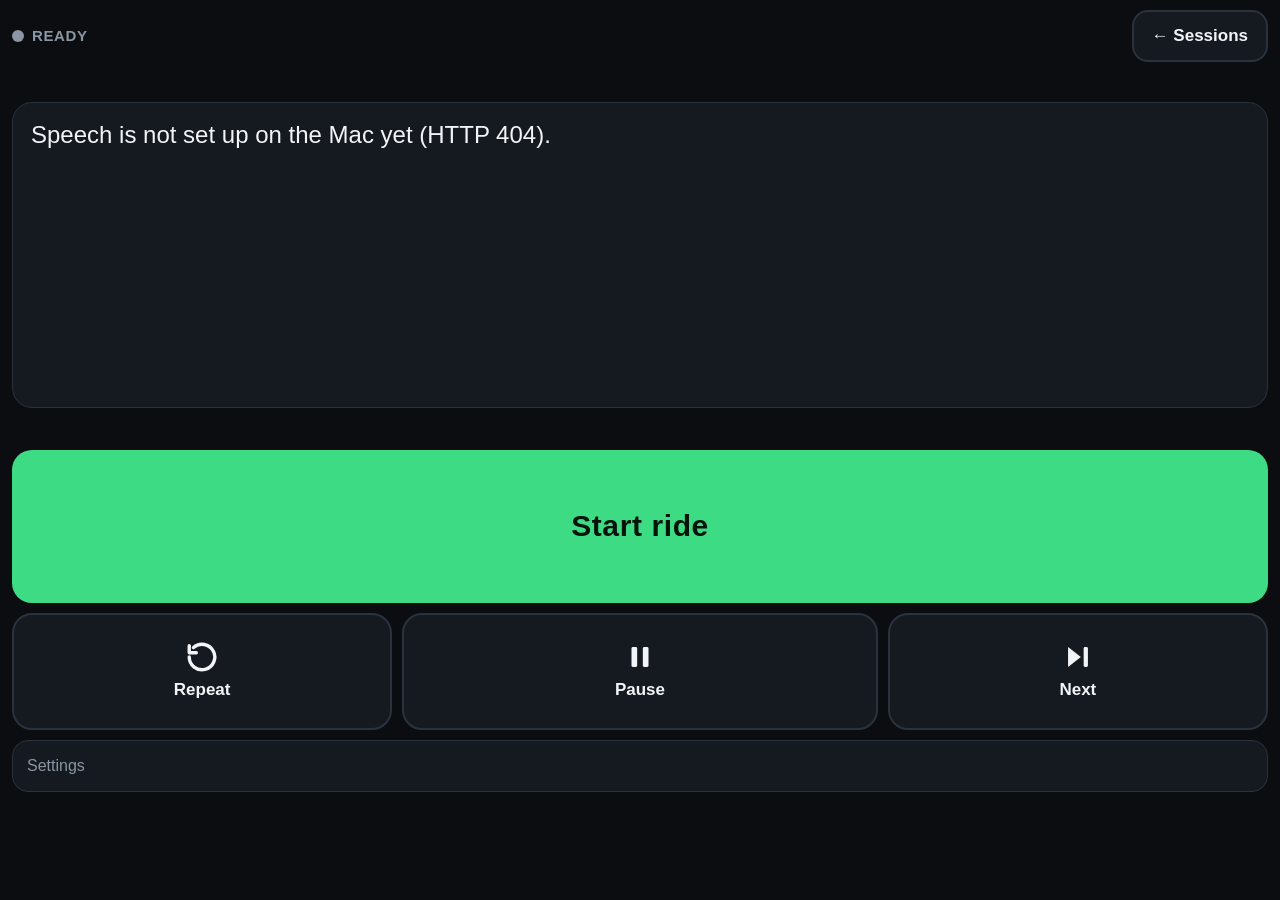
==== commit 08258456: "Ride mode: big visible Back to Sessions button Co-Authored-By: Claude Sonnet 5.5 <noreply@anthropic." ====
--- a/ccc-navigator/static/ride.html
+++ b/ccc-navigator/static/ride.html
@@ -15,7 +15,7 @@
 html,body{margin:0;background:var(--bg);color:var(--ink);font:18px/1.4 -apple-system,BlinkMacSystemFont,"Segoe UI",sans-serif}
 body{min-height:100dvh;display:flex;flex-direction:column;gap:10px;padding:max(10px,env(safe-area-inset-top)) 12px max(12px,env(safe-area-inset-bottom))}
 header{display:flex;align-items:center;justify-content:space-between;gap:10px}
-header a{color:var(--dim);text-decoration:none;font-size:15px;padding:8px 0 8px 12px}
+header a{color:var(--ink);text-decoration:none;font-size:17px;font-weight:700;padding:12px 18px;min-height:48px;display:flex;align-items:center;background:var(--card);border:2px solid var(--line);border-radius:16px}
 .state{font-size:15px;font-weight:600;letter-spacing:.04em;text-transform:uppercase;color:var(--dim);display:flex;align-items:center;gap:8px}
 .dot{width:12px;height:12px;border-radius:50%;background:var(--dim)}
 .state[data-s=speaking] .dot{background:var(--go)}
@@ -62,7 +62,7 @@
 <body>
 <header>
   <div class="state" id="state" data-s="idle"><span class="dot"></span><span id="stateTxt">Ready</span></div>
-  <a href="/">Sessions</a>
+  <a href="/" aria-label="Back to Sessions">&larr; Sessions</a>
 </header>
 <div class="where" id="where"></div>
 <div class="now" id="now">Tap <b>Start ride</b>. You'll hear what needs you, one item at a time, and answer with the big buttons or your voice.</div>
